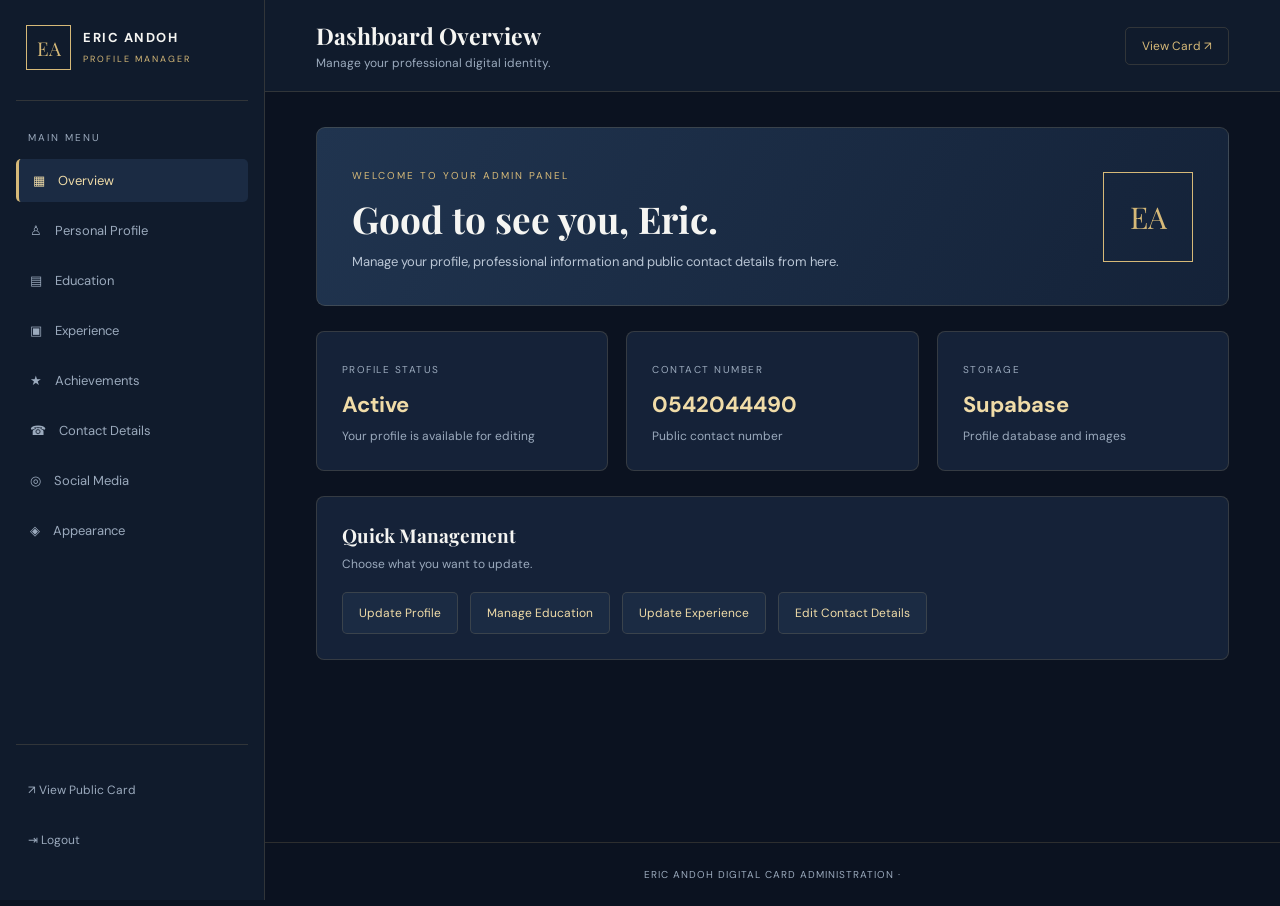
==== admin/dashboard.html @ 7bf80132 "Add files via upload" ====
<!DOCTYPE html>
<html lang="en">
<head>
    <meta charset="UTF-8">
    <meta name="viewport" content="width=device-width, initial-scale=1.0">
    <title>Admin Dashboard | Eric Andoh</title>
    <link rel="stylesheet" href="admin.css">
    <link href="https://fonts.googleapis.com/css2?family=DM+Sans:wght@400;500;600;700&family=Playfair+Display:wght@500;600;700&display=swap" rel="stylesheet">
</head>
<body>

<div class="dashboard">

    <aside class="sidebar" id="sidebar">
        <div class="sidebar-brand">
            <div class="brand-logo">EA</div>
            <div>
                <h3>ERIC ANDOH</h3>
                <small>PROFILE MANAGER</small>
            </div>
        </div>

        <div class="sidebar-label">MAIN MENU</div>

        <nav class="navigation">
            <button class="nav-link active" data-section="overview">▦ <span>Overview</span></button>
            <button class="nav-link" data-section="profile">♙ <span>Personal Profile</span></button>
            <button class="nav-link" data-section="education">▤ <span>Education</span></button>
            <button class="nav-link" data-section="experience">▣ <span>Experience</span></button>
            <button class="nav-link" data-section="achievements">★ <span>Achievements</span></button>
            <button class="nav-link" data-section="contacts">☎ <span>Contact Details</span></button>
            <button class="nav-link" data-section="social">◎ <span>Social Media</span></button>
            <button class="nav-link" data-section="appearance">◈ <span>Appearance</span></button>
        </nav>

        <div class="sidebar-bottom">
            <a href="../index.html" target="_blank">↗ View Public Card</a>
            <button id="logoutButton">⇥ Logout</button>
        </div>
    </aside>

    <main class="main-content">

        <header class="topbar">
            <button class="menu-toggle" id="menuToggle">☰</button>
            <div>
                <h2 id="pageTitle">Dashboard Overview</h2>
                <p>Manage your professional digital identity.</p>
            </div>
            <a href="../index.html" target="_blank" class="view-card">View Card ↗</a>
        </header>

        <div class="content-area">

            <!-- OVERVIEW -->
            <section class="admin-section active" id="overview">
                <div class="welcome-card">
                    <div>
                        <span>WELCOME TO YOUR ADMIN PANEL</span>
                        <h1>Good to see you, Eric.</h1>
                        <p>Manage your profile, professional information and public contact details from here.</p>
                    </div>
                    <div class="welcome-logo">EA</div>
                </div>

                <div class="stats-grid">
                    <div class="stat-card">
                        <span>PROFILE STATUS</span>
                        <h2>Active</h2>
                        <small>Your profile is available for editing</small>
                    </div>
                    <div class="stat-card">
                        <span>CONTACT NUMBER</span>
                        <h2>0542044490</h2>
                        <small>Public contact number</small>
                    </div>
                    <div class="stat-card">
                        <span>STORAGE</span>
                        <h2>Supabase</h2>
                        <small>Profile database and images</small>
                    </div>
                </div>

                <div class="panel">
                    <h3>Quick Management</h3>
                    <p>Choose what you want to update.</p>
                    <div class="quick-actions">
                        <button data-go="profile">Update Profile</button>
                        <button data-go="education">Manage Education</button>
                        <button data-go="experience">Update Experience</button>
                        <button data-go="contacts">Edit Contact Details</button>
                    </div>
                </div>
            </section>

            <!-- PROFILE -->
            
<section class="admin-section" id="profile">
    <div class="section-intro">
        <h2>Personal Profile</h2>
        <p>Manage your name, official position, biography and photograph.</p>
    </div>

    <div class="panel">
        <h3>Profile Photograph</h3>
        <div class="photo-upload">
            <img id="photoPreview"
                 src="https://placehold.co/140x140/172438/D6B978?text=EA"
                 alt="Profile preview">

            <div>
                <label class="upload-button" for="photoInput">
                    Choose Photograph
                </label>
                <input type="file" id="photoInput"
                       accept="image/jpeg,image/png,image/webp" hidden>
                <p>JPG, PNG or WebP. Maximum 5MB.</p>
                <small id="photoStatus">No new photograph selected.</small>
            </div>
        </div>
    </div>

    <div class="panel">
        <h3>Basic Information</h3>

        <form id="profileForm">
            <div class="form-grid">

                <div class="form-group">
                    <label>Full Name</label>
                    <input id="fullName" required
                           value="HON. ERIC ANDOH">
                </div>

                <div class="form-group">
                    <label>Official Position</label>
                    <input id="jobTitle"
                           value="Minister for Defence, Youth Parliament Ghana">
                </div>

                <div class="form-group full">
                    <label>Professional Headline</label>
                    <input id="headline"
                           value="Youth Leader | IT Professional | Entrepreneur">
                </div>

                <div class="form-group full">
                    <label>Biography</label>
                    <textarea id="biography" rows="7"
                              placeholder="Write your professional biography..."></textarea>
                </div>

                <div class="form-group">
                    <label>Location</label>
                    <input id="location" value="Ghana">
                </div>

            </div>

            <button type="submit" class="primary-button" id="saveProfile">
                Save Profile Changes
            </button>
        </form>
    </div>
</section>

            <!-- EDUCATION -->
           
<!-- EDUCATION MANAGEMENT -->
<section class="admin-section" id="education">

    <div class="section-intro">
        <h2>Education & Qualifications</h2>
        <p>Manage your academic background and professional qualifications.</p>
    </div>

    <div class="panel">
        <h3 id="educationFormTitle">Add Qualification</h3>

        <form id="educationForm">
            <input type="hidden" id="educationId">

            <div class="form-grid">

                <div class="form-group">
                    <label for="educationTitle">Qualification</label>
                    <input
                        type="text"
                        id="educationTitle"
                        placeholder="e.g. BSc Information Technology"
                        required>
                </div>

                <div class="form-group">
                    <label for="educationInstitution">Institution</label>
                    <input
                        type="text"
                        id="educationInstitution"
                        placeholder="e.g. Ghana Communication Technology University"
                        required>
                </div>

                <div class="form-group">
                    <label for="educationYear">Year</label>
                    <input
                        type="text"
                        id="educationYear"
                        placeholder="e.g. 2027">
                </div>

            </div>

            <div class="education-actions">
                <button type="submit" class="primary-button" id="educationSaveButton">
                    Add Qualification
                </button>

                <button type="button" class="cancel-button"
                        id="cancelEducation" hidden>
                    Cancel Edit
                </button>
            </div>
        </form>
    </div>

    <div class="panel">
        <div class="panel-heading">
            <div>
                <h3>My Qualifications</h3>
                <p>All qualifications saved to your digital profile.</p>
            </div>
            <span class="record-count" id="educationCount">0 Records</span>
        </div>

        <div id="educationAdminList" class="education-admin-list">
            <p class="empty-state">Loading qualifications...</p>
        </div>
    </div>

</section>


         
<!-- EXPERIENCE MANAGEMENT -->
<section class="admin-section" id="experience">

    <div class="section-intro">
        <h2>Professional Experience</h2>
        <p>Manage your employment, entrepreneurship and leadership experience.</p>
    </div>

    <div class="panel">
        <h3 id="experienceFormTitle">Add Professional Experience</h3>

        <form id="experienceForm">

            <input type="hidden" id="experienceId">

            <div class="form-grid">

                <div class="form-group">
                    <label for="experienceTitle">Position / Job Title</label>
                    <input type="text" id="experienceTitle"
                           placeholder="e.g. Computer Teacher" required>
                </div>

                <div class="form-group">
                    <label for="experienceOrganization">Organization</label>
                    <input type="text" id="experienceOrganization"
                           placeholder="e.g. Antah Academy" required>
                </div>

                <div class="form-group">
                    <label for="experienceStart">Start Date</label>
                    <input type="date" id="experienceStart">
                </div>

                <div class="form-group">
                    <label for="experienceEnd">End Date</label>
                    <input type="date" id="experienceEnd">
                </div>

                <div class="form-group full">
                    <label class="current-role-label">
                        <input type="checkbox" id="experienceCurrent">
                        I currently hold this position
                    </label>
                </div>

                <div class="form-group full">
                    <label for="experienceDescription">Responsibilities / Description</label>
                    <textarea id="experienceDescription" rows="5"
                        placeholder="Describe your role, responsibilities and contributions..."></textarea>
                </div>

            </div>

            <div class="education-actions">
                <button type="submit" class="primary-button"
                        id="experienceSaveButton">
                    Add Experience
                </button>

                <button type="button" class="cancel-button"
                        id="cancelExperience" hidden>
                    Cancel Edit
                </button>
            </div>

        </form>
    </div>

    <div class="panel">
        <div class="panel-heading">
            <div>
                <h3>My Professional Experience</h3>
                <p>Your professional and leadership records.</p>
            </div>

            <span class="record-count" id="experienceCount">0 Records</span>
        </div>

        <div id="experienceAdminList" class="experience-admin-list">
            <p class="empty-state">Loading experience records...</p>
        </div>
    </div>

</section>


           <!-- ACHIEVEMENTS MANAGEMENT -->
<section class="admin-section" id="achievements">

    <div class="section-intro">
        <h2>Leadership & Achievements</h2>
        <p>Manage your appointments, leadership positions, awards and accomplishments.</p>
    </div>

    <!-- ADD / EDIT ACHIEVEMENT -->
    <div class="panel">

        <h3 id="achievementFormTitle">Add Achievement</h3>

        <form id="achievementForm">

            <input type="hidden" id="achievementId">

            <div class="form-grid">

                <div class="form-group">
                    <label for="achievementTitle">Title / Position</label>
                    <input
                        type="text"
                        id="achievementTitle"
                        placeholder="e.g. Minister for Defence"
                        required>
                </div>

                <div class="form-group">
                    <label for="achievementOrganization">Organization</label>
                    <input
                        type="text"
                        id="achievementOrganization"
                        placeholder="e.g. Youth Parliament Ghana">
                </div>

                <div class="form-group">
                    <label for="achievementDate">Date / Year</label>
                    <input
                        type="text"
                        id="achievementDate"
                        placeholder="e.g. 2026">
                </div>

                <div class="form-group full">
                    <label for="achievementDescription">Description</label>
                    <textarea
                        id="achievementDescription"
                        rows="5"
                        placeholder="Describe this achievement, appointment or leadership responsibility..."></textarea>
                </div>

            </div>

            <div class="education-actions">

                <button
                    type="submit"
                    class="primary-button"
                    id="achievementSaveButton">
                    Add Achievement
                </button>

                <button
                    type="button"
                    class="cancel-button"
                    id="cancelAchievement"
                    hidden>
                    Cancel Edit
                </button>

            </div>

        </form>

    </div>

    <!-- SAVED ACHIEVEMENTS -->
    <div class="panel">

        <div class="panel-heading">

            <div>
                <h3>My Achievements & Leadership</h3>
                <p>All your saved appointments and accomplishments.</p>
            </div>

            <span class="record-count" id="achievementCount">
                0 Records
            </span>

        </div>

        <div
            id="achievementAdminList"
            class="achievement-admin-list">

            <p class="empty-state">
                Loading achievement records...
            </p>

        </div>

    </div>

</section>

            <!-- CONTACTS -->
            <section class="admin-section" id="contacts">
                <div class="section-intro">
                    <h2>Contact Details</h2>
                    <p>Manage the information people use to reach you.</p>
                </div>
                <div class="panel">
                    <form id="contactForm">
                        <div class="form-grid">
                            <div class="form-group">
                                <label>Phone Number</label>
                                <input id="phone" value="0542044490">
                            </div>
                            <div class="form-group">
                                <label>WhatsApp Number</label>
                                <input id="whatsapp" value="233542044490">
                            </div>
                            <div class="form-group">
                                <label>Email Address</label>
                                <input id="email" type="email" placeholder="Your email address">
                            </div>
                            <div class="form-group">
                                <label>Website</label>
                                <input id="website" type="url" placeholder="https://example.com">
                            </div>
                        </div>
                        <button class="primary-button" type="submit">Save Contact Details</button>
                    </form>
                </div>
            </section>

            <!-- SOCIAL -->
            <section class="admin-section" id="social">
                <div class="section-intro">
                    <h2>Social Media</h2>
                    <p>Add your public social media profiles.</p>
                </div>
                <div class="panel">
                    <div class="form-grid">
                        <div class="form-group">
                            <label>Facebook URL</label>
                            <input id="facebook" type="url" placeholder="https://facebook.com/...">
                        </div>
                        <div class="form-group">
                            <label>Instagram URL</label>
                            <input id="instagram" type="url" placeholder="https://instagram.com/...">
                        </div>
                        <div class="form-group">
                            <label>LinkedIn URL</label>
                            <input id="linkedin" type="url" placeholder="https://linkedin.com/in/...">
                        </div>
                        <div class="form-group">
                            <label>X / Twitter URL</label>
                            <input id="twitter" type="url" placeholder="https://x.com/...">
                        </div>
                    </div>
                    <button class="primary-button" data-message="Social media saving will be connected to Supabase next.">Save Social Links</button>
                </div>
            </section>

           <!-- APPEARANCE SETTINGS -->
<section class="admin-section" id="appearance">

    <div class="section-intro">
        <h2>Appearance Settings</h2>
        <p>Control which sections visitors can see on your public digital card.</p>
    </div>

    <div class="panel">
        <h3>Public Profile Visibility</h3>
        <p>Turn sections on or off without deleting your saved information.</p>

        <form id="appearanceForm">

            <div class="form-group">
                <label>
                    <input type="checkbox" id="showProfileImage" checked>
                    Show Profile Photograph
                </label>
            </div>

            <div class="form-group">
                <label>
                    <input type="checkbox" id="showBiography" checked>
                    Show Biography
                </label>
            </div>

            <div class="form-group">
                <label>
                    <input type="checkbox" id="showEducation" checked>
                    Show Education
                </label>
            </div>

            <div class="form-group">
                <label>
                    <input type="checkbox" id="showExperience" checked>
                    Show Professional Experience
                </label>
            </div>

            <div class="form-group">
                <label>
                    <input type="checkbox" id="showAchievements" checked>
                    Show Achievements
                </label>
            </div>

            <div class="form-group">
                <label>
                    <input type="checkbox" id="showSocial" checked>
                    Show Social Media
                </label>
            </div>

            <button type="submit" class="primary-button">
                Save Appearance Settings
            </button>

        </form>
    </div>

    <div class="panel">
        <h3>Current Theme</h3>
        <p>Your digital card uses the professional blue-black and gold theme.</p>

        <div class="theme-preview">
            <span></span>
            <span></span>
            <span></span>
        </div>
    </div>

</section>
        </div>

        <footer class="dashboard-footer">
            ERIC ANDOH DIGITAL CARD ADMINISTRATION · <span id="adminYear"></span>
        </footer>
    </main>
</div>

<div id="toast" class="toast"></div>


<script src="https://cdn.jsdelivr.net/npm/@supabase/supabase-js@2"></script>

<script>
(async function protectDashboard() {
    const client = window.supabase.createClient(
        "https://mcpqobgxdjihkntphovi.supabase.co",
        "sb_publishable_9j7w0tU6nAzj2OlLFBjbdQ_hHLYuVOr"
    );

    try {
        const { data: { session }, error } =
            await client.auth.getSession();

        if (error || !session) {
            window.location.replace("login.html");
            return;
        }

        const { data: admin, error: adminError } = await client
            .from("admin_users")
            .select("user_id")
            .eq("user_id", session.user.id)
            .maybeSingle();

        if (adminError || !admin) {
            await client.auth.signOut();
            window.location.replace("login.html");
            return;
        }

        const script = document.createElement("script");
        script.src = "admin.js";
        document.body.appendChild(script);

    } catch (error) {
        console.error("Admin verification failed:", error);
        window.location.replace("login.html");
    }
})();
</script>
</body>
</html>
---- admin/admin.css ----
:root {
    --bg: #0b1220;
    --sidebar: #101b2c;
    --panel: #152238;
    --panel-light: #1b2b43;
    --gold: #d6b978;
    --gold-light: #f0dca8;
    --white: #f5f5f2;
    --muted: #9baabd;
    --border: rgba(214,185,120,.17);
}

* {
    margin: 0;
    padding: 0;
    box-sizing: border-box;
}

body {
    background: var(--bg);
    color: var(--white);
    font-family: 'DM Sans', sans-serif;
}

button, input, textarea {
    font: inherit;
}

button { cursor: pointer; }

.dashboard {
    display: flex;
    min-height: 100vh;
}

.sidebar {
    width: 265px;
    min-width: 265px;
    background: var(--sidebar);
    border-right: 1px solid var(--border);
    padding: 25px 16px;
    display: flex;
    flex-direction: column;
}

.sidebar-brand {
    display: flex;
    align-items: center;
    gap: 12px;
    padding: 0 10px 30px;
    border-bottom: 1px solid var(--border);
}

.brand-logo, .welcome-logo {
    width: 45px;
    height: 45px;
    border: 1px solid var(--gold);
    color: var(--gold);
    display: grid;
    place-items: center;
    font-family: 'Playfair Display', serif;
    font-size: 19px;
}

.sidebar-brand h3 {
    font-size: 13px;
    letter-spacing: 1.5px;
}

.sidebar-brand small {
    color: var(--gold);
    font-size: 9px;
    letter-spacing: 2px;
}

.sidebar-label {
    color: var(--muted);
    font-size: 10px;
    letter-spacing: 2px;
    margin: 30px 12px 15px;
}

.navigation {
    display: grid;
    gap: 7px;
}

.nav-link {
    display: flex;
    align-items: center;
    gap: 13px;
    width: 100%;
    padding: 13px 14px;
    background: transparent;
    color: var(--muted);
    border: 0;
    border-radius: 5px;
    text-align: left;
    font-size: 13px;
}

.nav-link.active, .nav-link:hover {
    color: var(--gold-light);
    background: var(--panel-light);
}

.nav-link.active {
    border-left: 3px solid var(--gold);
}

.sidebar-bottom {
    margin-top: auto;
    display: grid;
    gap: 10px;
    padding-top: 25px;
    border-top: 1px solid var(--border);
}

.sidebar-bottom a, .sidebar-bottom button {
    color: var(--muted);
    text-decoration: none;
    background: transparent;
    border: 0;
    text-align: left;
    padding: 12px;
    font-size: 12px;
}

.sidebar-bottom a:hover,
.sidebar-bottom button:hover {
    color: var(--gold);
}

.main-content {
    flex: 1;
    min-width: 0;
}

.topbar {
    min-height: 90px;
    display: flex;
    align-items: center;
    justify-content: space-between;
    padding: 20px 5%;
    background: var(--sidebar);
    border-bottom: 1px solid var(--border);
}

.topbar h2 {
    font-family: 'Playfair Display', serif;
    font-size: 23px;
}

.topbar p {
    color: var(--muted);
    font-size: 12px;
    margin-top: 4px;
}

.view-card {
    color: var(--gold);
    border: 1px solid var(--border);
    border-radius: 5px;
    padding: 10px 16px;
    text-decoration: none;
    font-size: 12px;
}

.menu-toggle {
    display: none;
    background: transparent;
    color: var(--gold);
    border: 0;
    font-size: 22px;
}

.content-area {
    max-width: 1400px;
    margin: auto;
    padding: 35px 5%;
    min-height: calc(100vh - 150px);
}

.admin-section { display: none; }
.admin-section.active { display: block; }

.welcome-card {
    display: flex;
    justify-content: space-between;
    align-items: center;
    gap: 20px;
    padding: 35px;
    background: linear-gradient(120deg, #20344f, #142238);
    border: 1px solid var(--border);
    border-radius: 9px;
    margin-bottom: 25px;
}

.welcome-card span {
    color: var(--gold);
    font-size: 10px;
    letter-spacing: 2px;
}

.welcome-card h1 {
    font-family: 'Playfair Display', serif;
    font-size: clamp(25px, 3vw, 37px);
    margin: 10px 0;
}

.welcome-card p {
    color: #bac6d5;
    font-size: 13px;
    max-width: 600px;
}

.welcome-logo {
    width: 90px;
    height: 90px;
    font-size: 30px;
    flex-shrink: 0;
}

.stats-grid {
    display: grid;
    grid-template-columns: repeat(3, 1fr);
    gap: 18px;
    margin-bottom: 25px;
}

.stat-card, .panel {
    background: var(--panel);
    border: 1px solid var(--border);
    border-radius: 8px;
    padding: 25px;
}

.stat-card span {
    color: var(--muted);
    font-size: 10px;
    letter-spacing: 1.5px;
}

.stat-card h2 {
    color: var(--gold-light);
    font-size: 22px;
    margin: 12px 0 5px;
}

.stat-card small, .panel > p {
    color: var(--muted);
    font-size: 12px;
}

.panel h3 {
    font-family: 'Playfair Display', serif;
    font-size: 19px;
    margin-bottom: 8px;
}

.quick-actions {
    display: flex;
    gap: 12px;
    flex-wrap: wrap;
    margin-top: 20px;
}

.quick-actions button {
    background: var(--panel-light);
    color: var(--gold-light);
    border: 1px solid var(--border);
    border-radius: 5px;
    padding: 12px 16px;
    font-size: 12px;
}

.quick-actions button:hover {
    border-color: var(--gold);
}

.section-intro {
    margin-bottom: 25px;
}

.section-intro h2 {
    font-family: 'Playfair Display', serif;
    font-size: 30px;
}

.section-intro p {
    color: var(--muted);
    font-size: 13px;
    margin-top: 7px;
}

.panel {
    margin-bottom: 22px;
}

.photo-upload {
    display: flex;
    align-items: center;
    gap: 25px;
    margin-top: 20px;
}

.photo-upload img {
    width: 115px;
    height: 115px;
    border-radius: 50%;
    object-fit: cover;
    border: 2px solid var(--gold);
}

.upload-button {
    display: inline-block;
    background: var(--gold);
    color: #101827;
    padding: 11px 17px;
    border-radius: 5px;
    font-size: 12px;
    font-weight: 700;
    cursor: pointer;
}

.photo-upload p {
    color: var(--muted);
    font-size: 11px;
    margin-top: 10px;
}

.form-grid {
    display: grid;
    grid-template-columns: repeat(2, 1fr);
    gap: 20px;
    margin: 20px 0;
}

.form-group {
    display: flex;
    flex-direction: column;
    gap: 8px;
}

.form-group.full { grid-column: 1 / -1; }

.form-group label {
    font-size: 12px;
    color: var(--gold-light);
}

.form-group input, .form-group textarea {
    width: 100%;
    padding: 13px 14px;
    border: 1px solid var(--border);
    border-radius: 5px;
    background: #0e1929;
    color: var(--white);
    outline: none;
    font-size: 13px;
}

.form-group input:focus, .form-group textarea:focus {
    border-color: var(--gold);
}

.form-group textarea {
    resize: vertical;
}

.primary-button {
    background: var(--gold);
    color: #101827;
    border: 0;
    border-radius: 5px;
    padding: 12px 20px;
    font-size: 12px;
    font-weight: 700;
}

.primary-button:hover {
    background: var(--gold-light);
}

.panel-heading {
    display: flex;
    align-items: center;
    justify-content: space-between;
    gap: 15px;
    flex-wrap: wrap;
    margin-bottom: 20px;
}

#educationAdminList p {
    padding: 15px;
    margin-top: 10px;
    background: var(--panel-light);
    border-left: 2px solid var(--gold);
    font-size: 13px;
}

.empty-state {
    color: var(--muted);
    padding: 20px 0;
    font-size: 13px;
}

.theme-preview {
    display: flex;
    gap: 10px;
    margin: 20px 0;
}

.theme-preview span {
    width: 65px;
    height: 40px;
    border-radius: 5px;
    background: #0b1220;
    border: 1px solid var(--gold);
}

.theme-preview span:nth-child(2) { background: #152238; }
.theme-preview span:nth-child(3) { background: #d6b978; }

.dashboard-footer {
    padding: 25px;
    text-align: center;
    border-top: 1px solid var(--border);
    color: var(--muted);
    font-size: 10px;
    letter-spacing: 1px;
}

.toast {
    position: fixed;
    bottom: 25px;
    right: 25px;
    background: var(--gold);
    color: #101827;
    padding: 13px 20px;
    border-radius: 5px;
    font-size: 13px;
    opacity: 0;
    transform: translateY(15px);
    pointer-events: none;
    transition: .3s;
    z-index: 100;
}

.toast.show {
    opacity: 1;
    transform: translateY(0);
}

@media(max-width: 950px) {
    .sidebar {
        position: fixed;
        top: 0;
        bottom: 0;
        left: -280px;
        z-index: 100;
        transition: .3s;
    }

    .sidebar.open { left: 0; }

    .menu-toggle { display: block; }

    .topbar {
        justify-content: flex-start;
        gap: 15px;
    }

    .view-card { margin-left: auto; }
}

@media(max-width: 650px) {
    .content-area { padding: 22px 4%; }
    .stats-grid { grid-template-columns: 1fr; }
    .welcome-card { padding: 23px; }
    .welcome-logo { width: 60px; height: 60px; }
    .form-grid { grid-template-columns: 1fr; }
    .form-group.full { grid-column: auto; }
    .topbar h2 { font-size: 18px; }
    .topbar p { font-size: 10px; }
    .view-card { padding: 8px; font-size: 10px; }
}
.sidebar {
    overflow-y: auto;
    height: 100vh;
}

.sidebar-bottom {
    padding-bottom: 15px;
}
#saveProfile:disabled {
    opacity: .6;
    cursor: not-allowed;
}

#photoStatus {
    display: block;
    color: var(--gold);
    font-size: 11px;
    margin-top: 10px;
}


.login-page {
    min-height: 100vh;
    display: grid;
    place-items: center;
    padding: 25px;
    background:
        radial-gradient(ellipse at top, #243650, transparent 60%),
        #0b1220;
}

.login-card {
    width: 100%;
    max-width: 440px;
    padding: 40px;
    background: #152238;
    border: 1px solid rgba(214,185,120,.25);
    border-radius: 12px;
    text-align: center;
    box-shadow: 0 25px 70px rgba(0,0,0,.3);
}

.login-card .brand-logo {
    margin: 0 auto 25px;
    width: 65px;
    height: 65px;
    font-size: 25px;
}

.login-eyebrow {
    color: #d6b978;
    font-size: 10px;
    letter-spacing: 2px;
}

.login-card h1 {
    font-family: 'Playfair Display', serif;
    font-size: 34px;
    margin: 12px 0;
}

.login-description {
    color: #9baabd;
    font-size: 13px;
    margin-bottom: 30px;
}

.login-card form {
    text-align: left;
}

.login-card .form-group {
    margin-bottom: 20px;
}

.login-card .primary-button {
    width: 100%;
    padding: 15px;
    margin-top: 10px;
}

#loginMessage {
    color: #d6b978;
    font-size: 12px;
    margin-top: 15px;
    overflow-wrap: anywhere;
}

.back-link {
    display: inline-block;
    margin-top: 25px;
    color: #d6b978;
    font-size: 12px;
    text-decoration: none;
}

.login-footer {
    border-top: 1px solid rgba(214,185,120,.15);
    margin-top: 30px;
    padding-top: 20px;
    color: #8291a5;
    font-size: 9px;
    letter-spacing: 2px;
}

@media(max-width: 480px) {
    .login-card {
        padding: 28px 20px;
    }
}


/* EDUCATION MANAGEMENT */

.education-admin-list {
    display: grid;
    gap: 14px;
    margin-top: 20px;
}

.education-record {
    display: flex;
    align-items: center;
    justify-content: space-between;
    gap: 15px;
    padding: 20px;
    background: var(--panel-light);
    border: 1px solid var(--border);
    border-radius: 7px;
}

.education-record h4 {
    font-family: 'Playfair Display', serif;
    font-size: 17px;
    margin-bottom: 5px;
}

.education-record p {
    color: var(--muted);
    font-size: 12px;
}

.education-record .record-year {
    color: var(--gold);
    font-size: 11px;
    margin-top: 5px;
}

.education-actions {
    display: flex;
    flex-wrap: wrap;
    gap: 10px;
    margin-top: 15px;
}

.record-buttons {
    display: flex;
    gap: 8px;
    flex-shrink: 0;
}

.record-buttons button,
.cancel-button {
    padding: 9px 13px;
    border-radius: 5px;
    font-size: 11px;
    border: 1px solid var(--border);
    background: transparent;
    color: var(--gold-light);
}

.record-buttons .delete-button {
    color: #ff8585;
    border-color: rgba(255,100,100,.3);
}

.cancel-button {
    color: var(--muted);
}

.record-count {
    color: var(--gold);
    font-size: 11px;
}

@media(max-width: 600px) {
    .education-record {
        align-items: flex-start;
        flex-direction: column;
    }

    .record-buttons {
        width: 100%;
    }
}


/* EXPERIENCE MANAGEMENT */

.current-role-label {
    display: flex;
    align-items: center;
    gap: 10px;
    color: var(--gold-light);
    font-size: 12px;
    cursor: pointer;
}

.current-role-label input {
    accent-color: var(--gold);
    width: 17px;
    height: 17px;
}

.experience-admin-list {
    display: grid;
    gap: 15px;
    margin-top: 20px;
}

.experience-record {
    background: var(--panel-light);
    border: 1px solid var(--border);
    border-left: 3px solid var(--gold);
    border-radius: 7px;
    padding: 22px;
}

.experience-record h4 {
    font-family: 'Playfair Display', serif;
    font-size: 18px;
    margin-bottom: 5px;
}

.experience-record .organization {
    color: var(--gold-light);
    font-size: 13px;
}

.experience-record .period {
    color: var(--muted);
    font-size: 11px;
    margin-top: 7px;
}

.experience-record .description {
    color: var(--muted);
    font-size: 13px;
    margin-top: 12px;
    white-space: pre-wrap;
}

.experience-record .record-buttons {
    margin-top: 15px;
}

.experience-record .current-badge {
    display: inline-block;
    color: #8ed5a3;
    font-size: 10px;
    margin-top: 8px;
}

@media(max-width: 600px) {
    .experience-record {
        padding: 17px;
    }
}
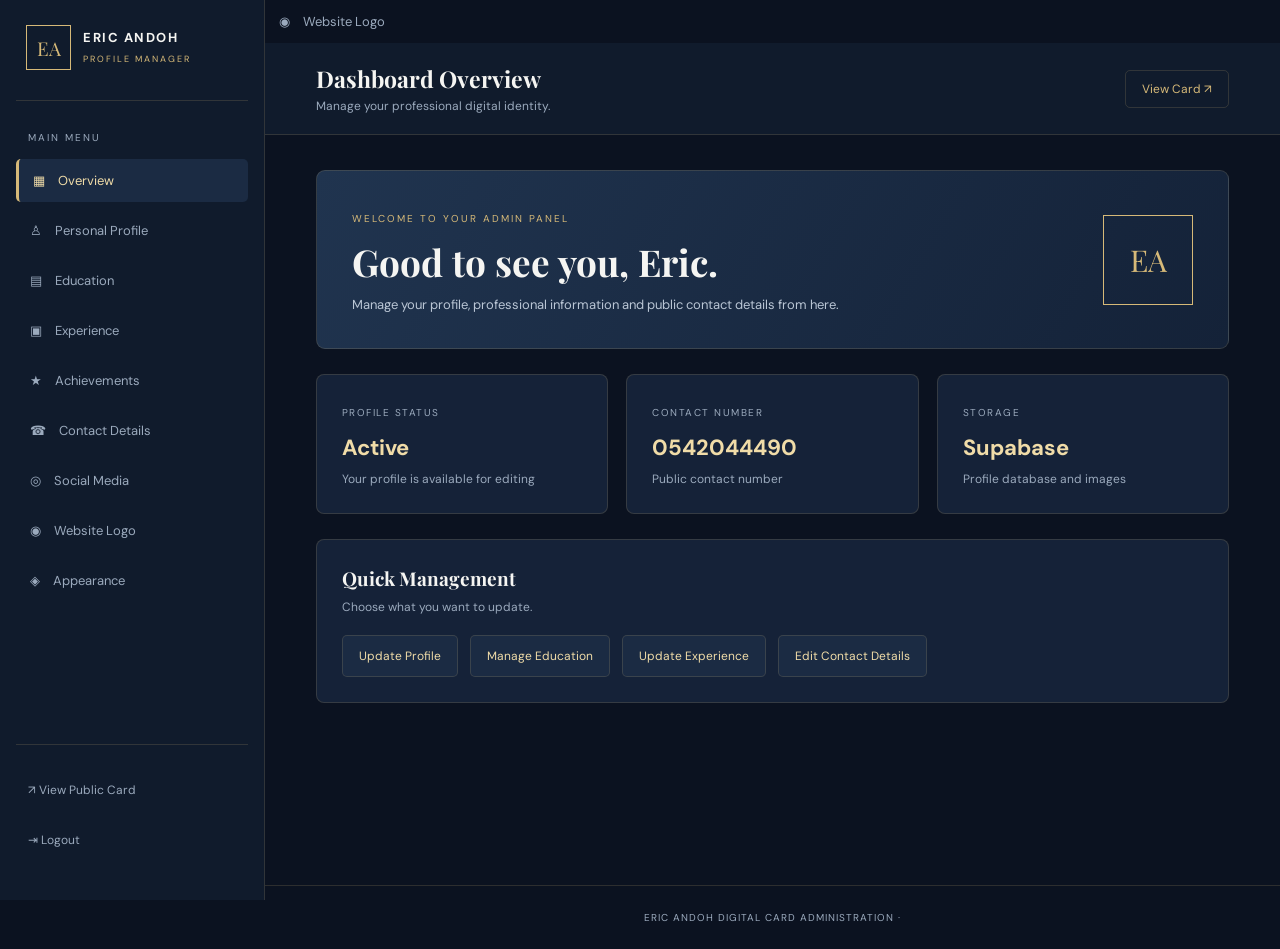
==== commit 9b3b448e: "Update dashboard.html" ====
--- a/admin/dashboard.html
+++ b/admin/dashboard.html
@@ -1,4 +1,3 @@
-
 <!DOCTYPE html>
 <html lang="en">
 <head>
@@ -23,25 +22,34 @@
 
         <div class="sidebar-label">MAIN MENU</div>
 
-        <nav class="navigation">
-            <button class="nav-link active" data-section="overview">▦ <span>Overview</span></button>
-            <button class="nav-link" data-section="profile">♙ <span>Personal Profile</span></button>
-            <button class="nav-link" data-section="education">▤ <span>Education</span></button>
-            <button class="nav-link" data-section="experience">▣ <span>Experience</span></button>
-            <button class="nav-link" data-section="achievements">★ <span>Achievements</span></button>
-            <button class="nav-link" data-section="contacts">☎ <span>Contact Details</span></button>
-            <button class="nav-link" data-section="social">◎ <span>Social Media</span></button>
-            <button class="nav-link" data-section="appearance">◈ <span>Appearance</span></button>
-        </nav>
+       <nav class="navigation">
+    <button class="nav-link active" data-section="overview">▦ <span>Overview</span></button>
+    <button class="nav-link" data-section="profile">♙ <span>Personal Profile</span></button>
+    <button class="nav-link" data-section="education">▤ <span>Education</span></button>
+    <button class="nav-link" data-section="experience">▣ <span>Experience</span></button>
+    <button class="nav-link" data-section="achievements">★ <span>Achievements</span></button>
+    <button class="nav-link" data-section="contacts">☎ <span>Contact Details</span></button>
+    <button class="nav-link" data-section="social">◎ <span>Social Media</span></button>
+
+    <!-- ADD THIS BUTTON -->
+    <button class="nav-link" data-section="logo">
+        ◉ <span>Website Logo</span>
+    </button>
+
+    <button class="nav-link" data-section="appearance">◈ <span>Appearance</span></button>
+</nav>
 
         <div class="sidebar-bottom">
             <a href="../index.html" target="_blank">↗ View Public Card</a>
+        
             <button id="logoutButton">⇥ Logout</button>
         </div>
     </aside>
 
     <main class="main-content">
-
+      <button class="nav-link" data-section="logo">
+    ◉ <span>Website Logo</span>
+</button>
         <header class="topbar">
             <button class="menu-toggle" id="menuToggle">☰</button>
             <div>
@@ -496,9 +504,40 @@
                 </div>
             </section>
 
-           <!-- APPEARANCE SETTINGS -->
-<section class="admin-section" id="appearance">
-
+            <!-- LOGO MANAGEMENT -->
+<section class="admin-section" id="logo">
+    <div class="section-intro">
+        <h2>Website Logo</h2>
+       <p>Upload and manage your main digital card branding logo.</p>
+    </div>
+
+    <form id="logoForm">
+        <div class="form-group">
+            <label for="logoInput">Select Logo</label>
+            <input
+                type="file"
+                id="logoInput"
+                accept="image/png,image/jpeg,image/webp"
+            >
+        </div>
+
+        <div class="form-group">
+            <label>Logo Preview</label>
+            <img
+                id="logoPreview"
+                src=""
+                alt="Logo Preview"
+                style="display:none; width:100px; height:100px; object-fit:contain; background:#fff; padding:8px; border-radius:8px;"
+            >
+        </div>
+
+        <button type="submit" class="primary-button" id="saveLogo">
+            Upload Logo
+        </button>
+    </form>
+</section>
+ <!-- APPEARANCE SETTINGS -->
+     <section class="admin-section" id="appearance">
     <div class="section-intro">
         <h2>Appearance Settings</h2>
         <p>Control which sections visitors can see on your public digital card.</p>
@@ -571,6 +610,7 @@
     </div>
 
 </section>
+
         </div>
 
         <footer class="dashboard-footer">
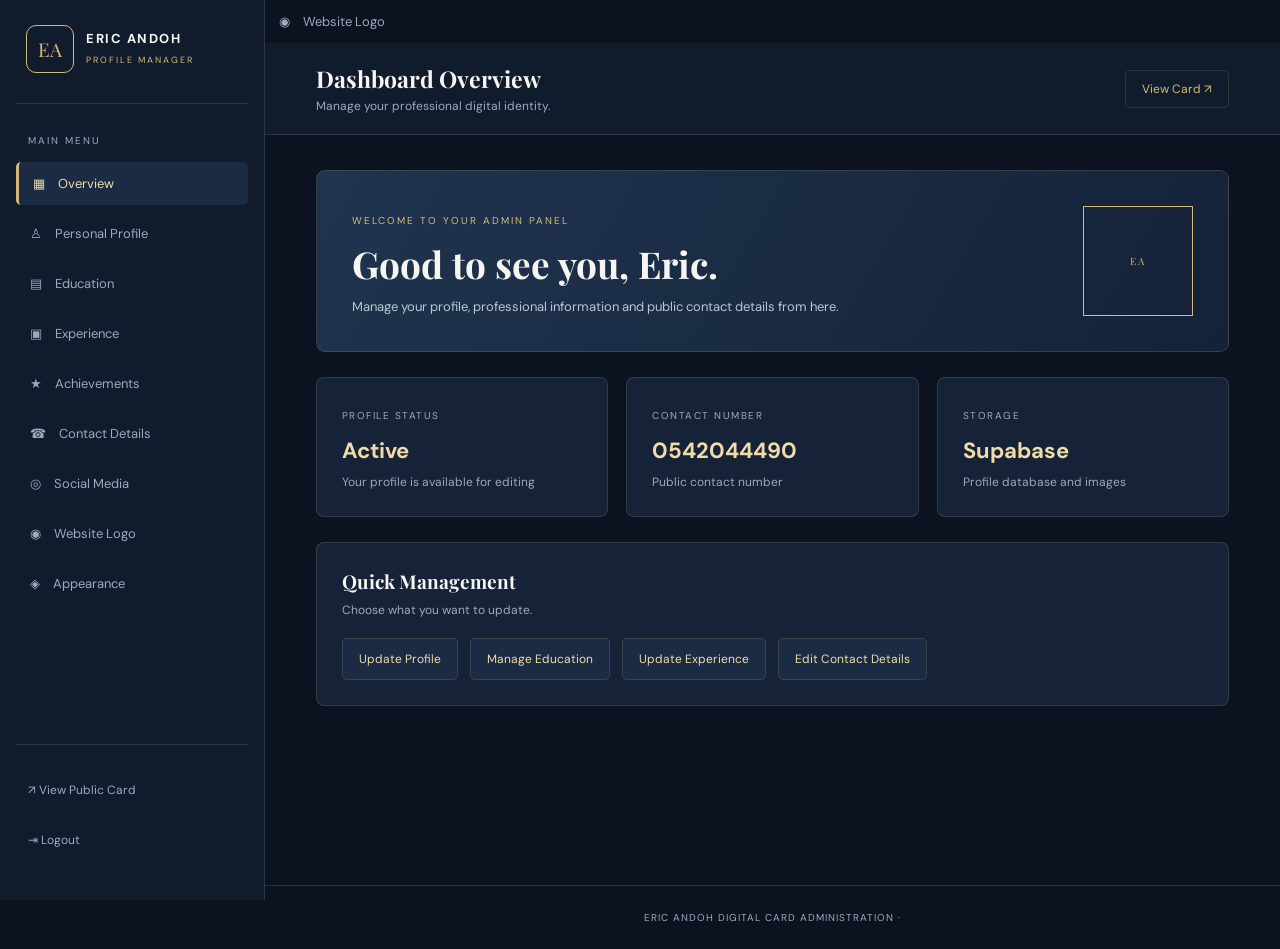
==== commit 05d41c7b: "Update dashboard.html" ====
--- a/admin/dashboard.html
+++ b/admin/dashboard.html
@@ -1,3 +1,4 @@
+
 <!DOCTYPE html>
 <html lang="en">
 <head>
@@ -12,13 +13,17 @@
 <div class="dashboard">
 
     <aside class="sidebar" id="sidebar">
-        <div class="sidebar-brand">
-            <div class="brand-logo">EA</div>
-            <div>
-                <h3>ERIC ANDOH</h3>
-                <small>PROFILE MANAGER</small>
-            </div>
-        </div>
+    <div class="sidebar-brand">
+        <div class="brand-logo">
+            <img id="adminSidebarLogo" src="" alt="Eric Andoh Logo" hidden>
+            <span id="adminSidebarLogoFallback">EA</span>
+        </div>
+
+        <div>
+            <h3>ERIC ANDOH</h3>
+            <small>PROFILE MANAGER</small>
+        </div>
+    </div>
 
         <div class="sidebar-label">MAIN MENU</div>
 
@@ -69,7 +74,10 @@
                         <h1>Good to see you, Eric.</h1>
                         <p>Manage your profile, professional information and public contact details from here.</p>
                     </div>
-                    <div class="welcome-logo">EA</div>
+                    <div class="welcome-logo">
+    <img id="adminWelcomeLogo" src="" alt="Eric Andoh Logo" hidden>
+    <span id="adminWelcomeLogoFallback">EA</span>
+</div>
                 </div>
 
                 <div class="stats-grid">
--- a/admin/admin.css
+++ b/admin/admin.css
@@ -754,3 +754,72 @@
         padding: 17px;
     }
 }
+.brand-logo {
+    width: 48px;
+    height: 48px;
+    min-width: 48px;
+    display: flex;
+    align-items: center;
+    justify-content: center;
+    overflow: hidden;
+    border-radius: 10px;
+}
+
+.brand-logo img {
+    width: 100%;
+    height: 100%;
+    object-fit: contain;
+    object-position: center;
+    display: block;
+}
+
+.brand-logo img[hidden],
+.brand-logo span[hidden] {
+    display: none !important;
+}
+/* ADMIN SIDEBAR LOGO */
+.brand-logo {
+    width: 48px;
+    height: 48px;
+    min-width: 48px;
+    display: flex;
+    align-items: center;
+    justify-content: center;
+    overflow: hidden;
+    border-radius: 10px;
+}
+
+.brand-logo img {
+    width: 100%;
+    height: 100%;
+    object-fit: contain;
+    object-position: center;
+    display: block;
+}
+
+.brand-logo img[hidden],
+.brand-logo span[hidden] {
+    display: none !important;
+}
+/* DASHBOARD WELCOME LOGO */
+.welcome-logo {
+    width: 110px;
+    height: 110px;
+    display: flex;
+    align-items: center;
+    justify-content: center;
+    overflow: hidden;
+    flex-shrink: 0;
+}
+
+.welcome-logo img {
+    width: 100%;
+    height: 100%;
+    object-fit: contain;
+    object-position: center;
+}
+
+.welcome-logo img[hidden],
+.welcome-logo span[hidden] {
+    display: none !important;
+}
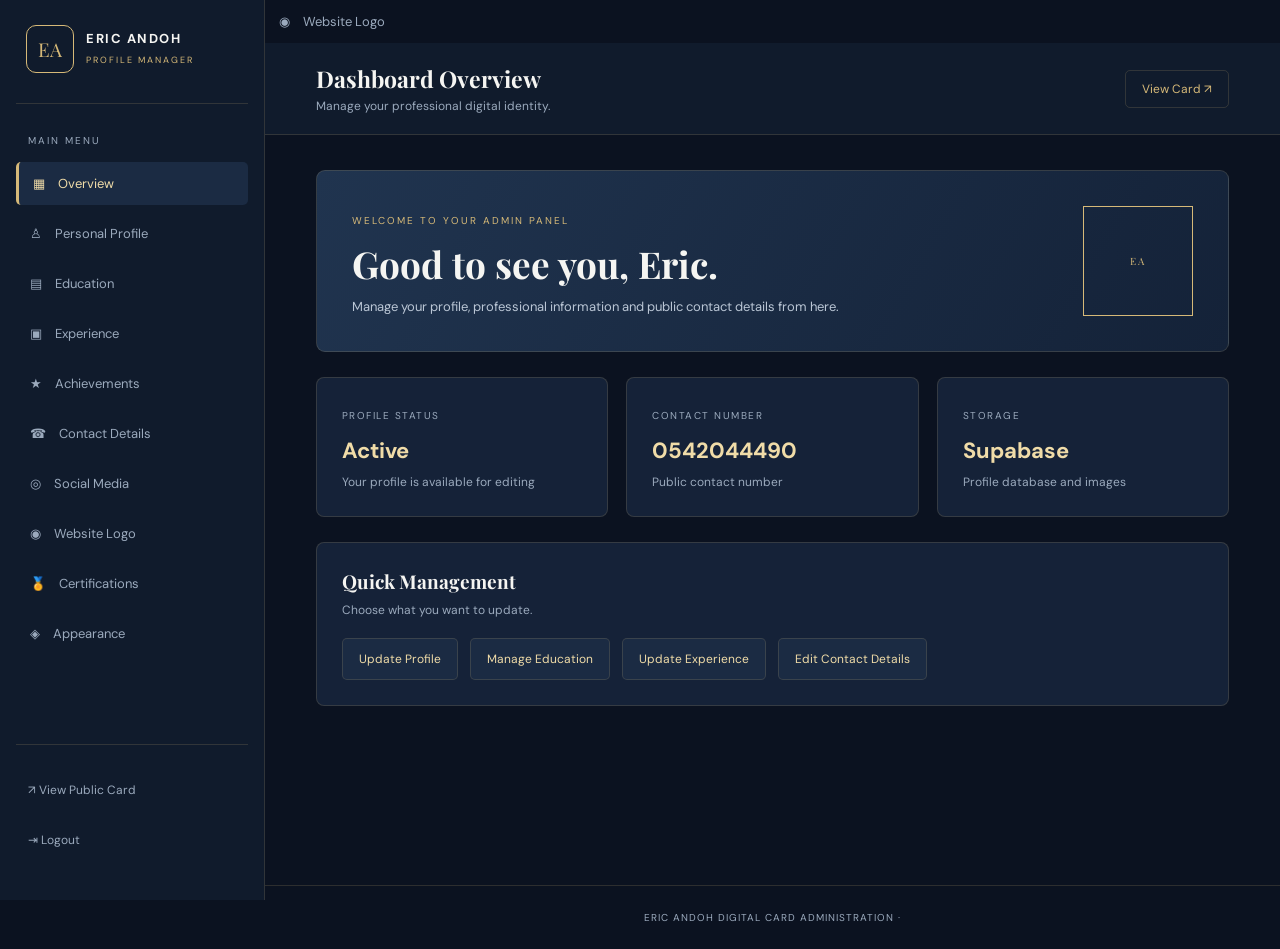
==== commit 0ff51eae: "Update dashboard.html" ====
--- a/admin/dashboard.html
+++ b/admin/dashboard.html
@@ -40,6 +40,9 @@
     <button class="nav-link" data-section="logo">
         ◉ <span>Website Logo</span>
     </button>
+    <button class="nav-link" data-section="certifications">
+    🏅 <span>Certifications</span>
+</button>
 
     <button class="nav-link" data-section="appearance">◈ <span>Appearance</span></button>
 </nav>
@@ -251,6 +254,116 @@
 
         <div id="educationAdminList" class="education-admin-list">
             <p class="empty-state">Loading qualifications...</p>
+        </div>
+    </div>
+
+</section>
+
+
+<!-- CERTIFICATIONS MANAGEMENT -->
+<section class="admin-section" id="certifications">
+
+    <div class="section-intro">
+        <h2>Certifications & Professional Training</h2>
+        <p>Manage your professional qualifications, certificates and completed training programmes.</p>
+    </div>
+
+    <!-- ADD / EDIT CERTIFICATION -->
+    <div class="panel">
+        <h3 id="certificationFormTitle">Add Certification</h3>
+
+        <form id="certificationForm">
+            <input type="hidden" id="certificationId">
+
+            <div class="form-grid">
+
+                <div class="form-group">
+                    <label for="certificationName">Certification Name *</label>
+                    <input type="text" id="certificationName"
+                        placeholder="e.g. Diploma in Cybersecurity" required>
+                </div>
+
+                <div class="form-group">
+                    <label for="certificationIssuer">Issuing Institution *</label>
+                    <input type="text" id="certificationIssuer"
+                        placeholder="e.g. Ghana Communication Technology University" required>
+                </div>
+
+                <div class="form-group">
+                    <label for="certificationIssueDate">Date Issued</label>
+                    <input type="date" id="certificationIssueDate">
+                </div>
+
+                <div class="form-group">
+                    <label for="certificationExpiryDate">Expiry Date</label>
+                    <input type="date" id="certificationExpiryDate">
+                </div>
+
+                <div class="form-group">
+                    <label for="certificationCredentialId">Credential ID</label>
+                    <input type="text" id="certificationCredentialId"
+                        placeholder="Optional credential ID">
+                </div>
+
+                <div class="form-group">
+                    <label for="certificationVerifyUrl">Verification URL</label>
+                    <input type="url" id="certificationVerifyUrl"
+                        placeholder="Official verification webpage (optional)">
+                </div>
+
+                <div class="form-group full">
+                    <label for="certificationDescription">Description</label>
+                    <textarea id="certificationDescription" rows="4"
+                        placeholder="Describe the qualification, skills or training completed..."></textarea>
+                </div>
+
+                <div class="form-group full">
+                    <label for="certificationFile">Private Certificate Document</label>
+                    <input type="file" id="certificationFile"
+                        accept=".pdf,image/png,image/jpeg,image/webp">
+
+                    <small>
+                        Private document storage. Only authorized administrators
+                        can access uploaded certificates. Maximum file size: 5MB.
+                    </small>
+                </div>
+
+                <div class="form-group full">
+                    <label>Document Status</label>
+                    <div id="certificationFilePreview" class="certificate-file-preview">
+                        No certificate selected.
+                    </div>
+                </div>
+
+            </div>
+
+            <div class="education-actions">
+                <button type="submit" class="primary-button"
+                    id="certificationSaveButton">
+                    Add Certification
+                </button>
+
+                <button type="button" class="cancel-button"
+                    id="cancelCertification" hidden>
+                    Cancel Edit
+                </button>
+            </div>
+        </form>
+    </div>
+
+    <!-- SAVED CERTIFICATIONS -->
+    <div class="panel">
+        <div class="panel-heading">
+            <div>
+                <h3>My Certifications</h3>
+                <p>Manage your saved professional credentials and private documents.</p>
+            </div>
+
+            <span class="record-count" id="certificationCount">0 Records</span>
+        </div>
+
+        <div id="certificationAdminList">
+            <p class="empty-state">No certifications added yet.</p>
         </div>
     </div>
 
@@ -606,16 +719,101 @@
         </form>
     </div>
 
-    <div class="panel">
-        <h3>Current Theme</h3>
-        <p>Your digital card uses the professional blue-black and gold theme.</p>
-
-        <div class="theme-preview">
-            <span></span>
-            <span></span>
-            <span></span>
-        </div>
-    </div>
+   
+<div class="panel theme-customization-panel">
+    <div class="panel-heading">
+        <div>
+            <h3>Theme Customization</h3>
+            <p>Personalize the appearance of your admin dashboard and public digital card.</p>
+        </div>
+    </div>
+
+    <form id="themeForm">
+
+        <div class="form-group">
+            <label for="themePreset">Choose Theme Preset</label>
+            <select id="themePreset">
+                <option value="navy-gold">Navy & Gold</option>
+                <option value="midnight-blue">Midnight Blue</option>
+                <option value="white-navy">White & Navy</option>
+                <option value="forest-gold">Forest & Gold</option>
+                <option value="custom">Custom Theme</option>
+            </select>
+        </div>
+
+        <div class="form-group">
+            <label for="themeMode">Display Mode</label>
+            <select id="themeMode">
+                <option value="dark">Dark Mode</option>
+                <option value="light">Light Mode</option>
+            </select>
+        </div>
+
+        <h4>Customize Your Colours</h4>
+
+        <div class="form-grid">
+
+            <div class="form-group">
+                <label for="themePrimary">Primary Colour</label>
+                <input type="color" id="themePrimary" value="#172438">
+            </div>
+
+            <div class="form-group">
+                <label for="themeSecondary">Secondary Colour</label>
+                <input type="color" id="themeSecondary" value="#D6B978">
+            </div>
+
+            <div class="form-group">
+                <label for="themeBackground">Background Colour</label>
+                <input type="color" id="themeBackground" value="#0F172A">
+            </div>
+
+            <div class="form-group">
+                <label for="themeSurface">Card / Panel Colour</label>
+                <input type="color" id="themeSurface" value="#172438">
+            </div>
+
+            <div class="form-group">
+                <label for="themeText">Text Colour</label>
+                <input type="color" id="themeText" value="#F8FAFC">
+            </div>
+
+            <div class="form-group">
+                <label for="themeAccent">Accent Colour</label>
+                <input type="color" id="themeAccent" value="#D6B978">
+            </div>
+
+        </div>
+
+        <div class="theme-live-preview">
+            <h4>Live Theme Preview</h4>
+
+            <div class="theme-preview-card">
+                <div class="theme-preview-header">
+                    <span>EA</span>
+                    <strong>ERIC ANDOH</strong>
+                </div>
+
+                <h3>Professional Digital Identity</h3>
+                <p>Youth Leader | IT Professional | Entrepreneur</p>
+
+                <button type="button">Contact Me</button>
+            </div>
+        </div>
+
+        <div class="education-actions">
+            <button type="submit" class="primary-button" id="saveTheme">
+                Save Theme
+            </button>
+
+            <button type="button" class="cancel-button" id="resetTheme">
+                Reset Theme
+            </button>
+        </div>
+
+    </form>
+</div>
+
 
 </section>
 
--- a/admin/admin.css
+++ b/admin/admin.css
@@ -823,3 +823,177 @@
 .welcome-logo span[hidden] {
     display: none !important;
 }
+
+/* =========================================
+   THEME CUSTOMIZATION
+========================================= */
+
+.theme-customization-panel {
+    padding: 28px;
+}
+
+.theme-customization-panel .panel-heading {
+    margin-bottom: 25px;
+}
+
+.theme-customization-panel h4 {
+    color: var(--theme-text, #F8FAFC);
+    margin: 28px 0 16px;
+    font-size: 16px;
+}
+
+/* Theme form controls */
+
+#themeForm .form-group {
+    margin-bottom: 22px;
+}
+
+#themeForm label {
+    display: block;
+    margin-bottom: 9px;
+    font-weight: 600;
+}
+
+#themeForm select {
+    width: 100%;
+    min-height: 46px;
+    padding: 11px 14px;
+    border: 1px solid rgba(255, 255, 255, 0.14);
+    border-radius: 8px;
+    background: #111D30;
+    color: #F8FAFC;
+    font: inherit;
+    outline: none;
+}
+
+#themeForm select:focus {
+    border-color: #D6B978;
+}
+
+/* Colour selection grid */
+
+#themeForm .form-grid {
+    display: grid;
+    grid-template-columns: repeat(3, minmax(0, 1fr));
+    gap: 20px;
+}
+
+#themeForm input[type="color"] {
+    display: block;
+    width: 100%;
+    height: 52px;
+    padding: 5px;
+    border: 1px solid rgba(255, 255, 255, 0.15);
+    border-radius: 9px;
+    background: #111D30;
+    cursor: pointer;
+}
+
+#themeForm input[type="color"]::-webkit-color-swatch-wrapper {
+    padding: 3px;
+}
+
+#themeForm input[type="color"]::-webkit-color-swatch {
+    border: none;
+    border-radius: 5px;
+}
+
+/* Live theme preview */
+
+.theme-live-preview {
+    margin-top: 30px;
+}
+
+.theme-live-preview > h4 {
+    margin-bottom: 14px;
+}
+
+.theme-preview-card {
+    padding: 25px;
+    border-radius: 12px;
+    background: var(--theme-background, #0F172A);
+    color: var(--theme-text, #F8FAFC);
+    border: 1px solid var(--theme-secondary, #D6B978);
+    transition: background 0.25s ease, color 0.25s ease;
+}
+
+.theme-preview-header {
+    display: flex;
+    align-items: center;
+    gap: 12px;
+    margin-bottom: 28px;
+}
+
+.theme-preview-header span {
+    width: 42px;
+    height: 42px;
+    display: flex;
+    align-items: center;
+    justify-content: center;
+    border-radius: 8px;
+    background: var(--theme-primary, #172438);
+    color: var(--theme-secondary, #D6B978);
+    font-weight: 700;
+}
+
+.theme-preview-header strong {
+    letter-spacing: 1px;
+}
+
+.theme-preview-card h3 {
+    margin-bottom: 10px;
+    color: var(--theme-secondary, #D6B978);
+}
+
+.theme-preview-card p {
+    color: var(--theme-text, #F8FAFC);
+    opacity: 0.8;
+    line-height: 1.6;
+}
+
+.theme-preview-card button {
+    margin-top: 20px;
+    padding: 12px 24px;
+    border: none;
+    border-radius: 7px;
+    background: var(--theme-accent, #D6B978);
+    color: #172438;
+    font-weight: 700;
+    cursor: default;
+}
+
+/* Theme action buttons */
+
+#themeForm .education-actions {
+    display: flex;
+    gap: 12px;
+    margin-top: 25px;
+    flex-wrap: wrap;
+}
+
+/* Mobile responsiveness */
+
+@media (max-width: 700px) {
+    .theme-customization-panel {
+        padding: 18px;
+    }
+
+    #themeForm .form-grid {
+        grid-template-columns: repeat(2, minmax(0, 1fr));
+        gap: 14px;
+    }
+
+    .theme-preview-card {
+        padding: 18px;
+    }
+}
+
+@media (max-width: 400px) {
+    #themeForm .form-grid {
+        grid-template-columns: 1fr;
+    }
+
+    #themeForm .education-actions button {
+        width: 100%;
+    }
+}
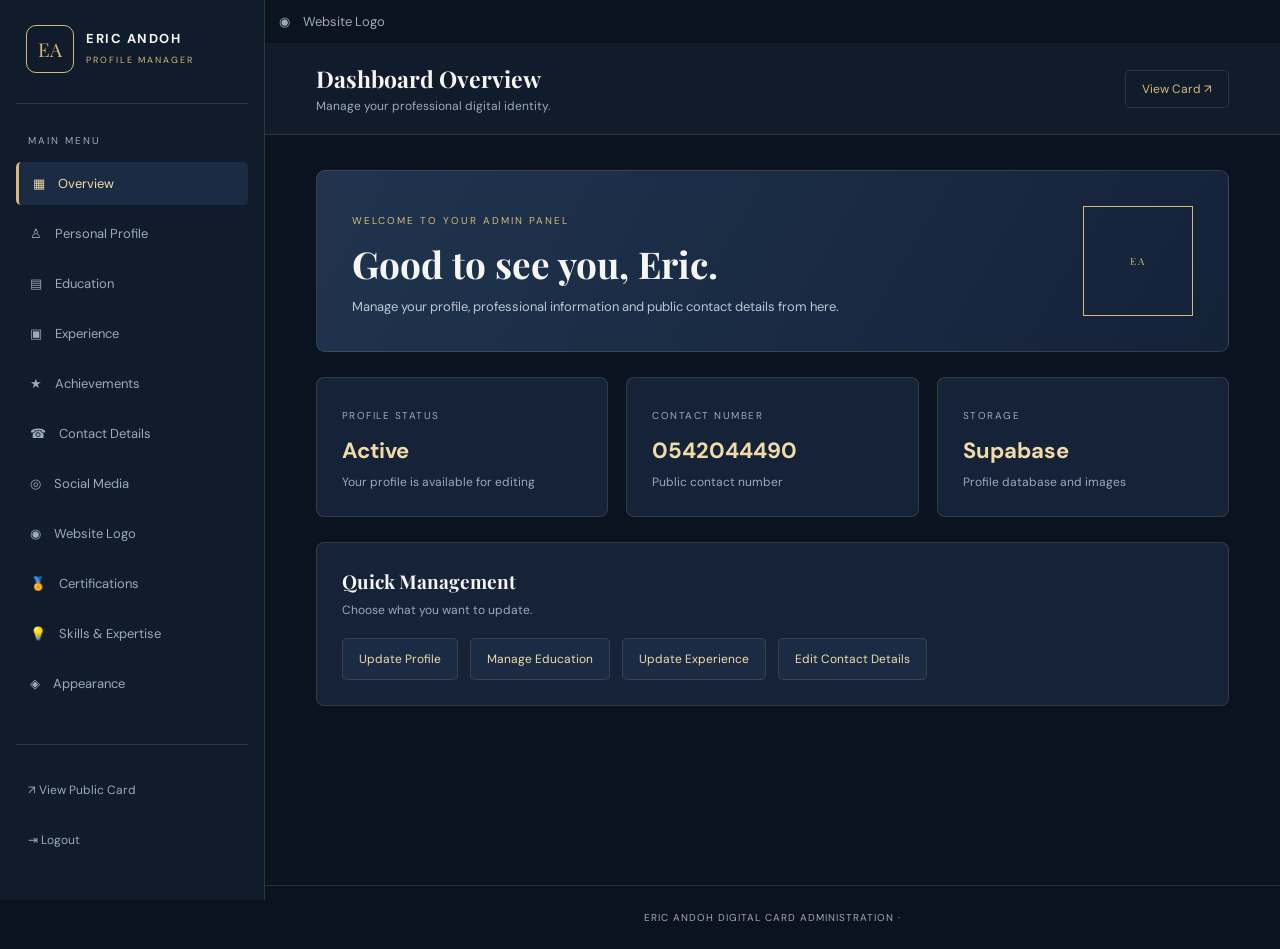
==== commit fcbc9ac1: "Update dashboard.html" ====
--- a/admin/dashboard.html
+++ b/admin/dashboard.html
@@ -42,6 +42,9 @@
     </button>
     <button class="nav-link" data-section="certifications">
     🏅 <span>Certifications</span>
+</button>
+<button class="nav-link" data-section="skills">
+    💡 <span>Skills & Expertise</span>
 </button>
 
     <button class="nav-link" data-section="appearance">◈ <span>Appearance</span></button>
@@ -369,6 +372,85 @@
 
 </section>
 
+<!-- SKILLS MANAGEMENT -->
+<section class="admin-section" id="skills">
+
+    <div class="section-header">
+        <div>
+            <h2>Skills & Expertise</h2>
+            <p>Manage the skills displayed on your public profile.</p>
+        </div>
+    </div>
+
+    <div class="admin-card">
+        <form id="skillForm">
+
+            <input type="hidden" id="skillIndex">
+
+            <div class="form-group">
+                <label for="skillName">Skill Name</label>
+                <input
+                    type="text"
+                    id="skillName"
+                    placeholder="e.g. Web Development"
+                    required
+                >
+            </div>
+
+            <div class="form-group">
+                <label for="skillCategory">Skill Category</label>
+                <select id="skillCategory" required>
+                    <option value="">Select category</option>
+                    <option value="Technical Skills">Technical Skills</option>
+                    <option value="Professional Skills">Professional Skills</option>
+                    <option value="Leadership Skills">Leadership Skills</option>
+                    <option value="Creative Skills">Creative Skills</option>
+                </select>
+            </div>
+
+            <div class="form-group">
+                <label for="skillLevel">Proficiency Level</label>
+                <select id="skillLevel" required>
+                    <option value="">Select proficiency</option>
+                    <option value="Beginner">Beginner</option>
+                    <option value="Intermediate">Intermediate</option>
+                    <option value="Advanced">Advanced</option>
+                    <option value="Expert">Expert</option>
+                </select>
+            </div>
+
+            <div class="form-group">
+                <label for="skillDescription">Description (Optional)</label>
+                <textarea
+                    id="skillDescription"
+                    placeholder="Briefly describe this skill..."
+                    rows="3"
+                ></textarea>
+            </div>
+
+            <div class="form-actions">
+                <button type="submit" id="skillSaveButton">
+                    Save Skill
+                </button>
+
+                <button type="button" id="cancelSkill">
+                    Cancel
+                </button>
+            </div>
+
+        </form>
+    </div>
+
+    <div class="admin-card">
+        <h3>My Skills</h3>
+        <p>Total Skills: <strong id="skillCount">0</strong></p>
+
+        <div id="skillAdminList">
+            <!-- Skills will appear here -->
+        </div>
+    </div>
+
+</section>
 
          
 <!-- EXPERIENCE MANAGEMENT -->
--- a/admin/admin.css
+++ b/admin/admin.css
@@ -997,3 +997,238 @@
         width: 100%;
     }
 }
+
+/* =========================================
+   ADMIN SKILLS & EXPERTISE
+========================================= */
+
+#skills .panel {
+    background: #111d2e;
+    border: 1px solid rgba(214, 185, 120, 0.18);
+    border-radius: 14px;
+    padding: 25px;
+    margin-bottom: 24px;
+}
+
+#skills h3 {
+    color: #f8fafc;
+    font-size: 21px;
+    margin-bottom: 8px;
+}
+
+#skills p {
+    color: #aab5c4;
+    font-size: 13px;
+}
+
+/* Skills form */
+
+#skillForm {
+    display: grid;
+    gap: 10px;
+    margin-top: 20px;
+}
+
+#skillForm label {
+    display: block;
+    color: #d6b978;
+    font-size: 12px;
+    font-weight: 600;
+    margin-bottom: 5px;
+}
+
+#skillForm input,
+#skillForm select,
+#skillForm textarea {
+    width: 100%;
+    box-sizing: border-box;
+    background: #0d1828;
+    color: #f8fafc;
+    border: 1px solid #29394e;
+    border-radius: 8px;
+    padding: 13px 14px;
+    font-family: inherit;
+    font-size: 13px;
+    outline: none;
+    transition: border-color 0.2s, box-shadow 0.2s;
+}
+
+#skillForm select {
+    cursor: pointer;
+    color-scheme: dark;
+}
+
+#skillForm select option {
+    background: #111d2e;
+    color: #f8fafc;
+}
+
+#skillForm textarea {
+    min-height: 105px;
+    resize: vertical;
+}
+
+#skillForm input:focus,
+#skillForm select:focus,
+#skillForm textarea:focus {
+    border-color: #d6b978;
+    box-shadow: 0 0 0 3px rgba(214, 185, 120, 0.10);
+}
+
+/* Form buttons */
+
+#skillSaveButton,
+#cancelSkill {
+    border-radius: 7px;
+    padding: 11px 20px;
+    font-size: 13px;
+    font-weight: 600;
+    cursor: pointer;
+    transition: 0.2s ease;
+}
+
+#skillSaveButton {
+    background: #d6b978;
+    color: #101827;
+    border: 1px solid #d6b978;
+}
+
+#skillSaveButton:hover {
+    background: #ead39d;
+}
+
+#cancelSkill {
+    background: transparent;
+    color: #cbd5e1;
+    border: 1px solid #46546a;
+}
+
+#cancelSkill:hover {
+    border-color: #d6b978;
+    color: #d6b978;
+}
+
+/* Skills list */
+
+#skillAdminList {
+    display: grid;
+    gap: 14px;
+    margin-top: 20px;
+}
+
+#skillAdminList .skill-admin-record {
+    display: flex;
+    justify-content: space-between;
+    align-items: center;
+    gap: 20px;
+    padding: 20px;
+    background: #111d2e;
+    border: 1px solid #29394e;
+    border-radius: 12px;
+    transition: border-color 0.2s, transform 0.2s;
+}
+
+#skillAdminList .skill-admin-record:hover {
+    border-color: #d6b978;
+    transform: translateY(-2px);
+}
+
+#skillAdminList .skill-admin-info h4 {
+    color: #f8fafc;
+    font-size: 15px;
+    margin: 0 0 7px;
+}
+
+#skillAdminList .skill-admin-info span {
+    display: inline-block;
+    color: #d6b978;
+    font-size: 12px;
+    margin-bottom: 6px;
+}
+
+#skillAdminList .skill-admin-info p {
+    color: #cbd5e1;
+    margin: 4px 0;
+}
+
+#skillAdminList .skill-admin-info small {
+    display: block;
+    color: #94a3b8;
+    margin-top: 8px;
+    line-height: 1.6;
+}
+
+/* Edit and delete buttons */
+
+#skillAdminList .record-buttons {
+    display: flex;
+    gap: 8px;
+    flex-shrink: 0;
+}
+
+#skillAdminList .record-buttons button {
+    padding: 9px 15px;
+    border-radius: 7px;
+    background: transparent;
+    color: #d6b978;
+    border: 1px solid #46546a;
+    font-size: 12px;
+    cursor: pointer;
+    transition: 0.2s ease;
+}
+
+#skillAdminList .record-buttons button:hover {
+    background: #d6b978;
+    color: #101827;
+    border-color: #d6b978;
+}
+
+#skillAdminList .record-buttons .delete-button {
+    color: #f28b8b;
+    border-color: rgba(242, 139, 139, 0.35);
+}
+
+#skillAdminList .record-buttons .delete-button:hover {
+    background: #a83232;
+    color: #fff;
+    border-color: #a83232;
+}
+
+/* Empty state */
+
+#skillAdminList .empty-state {
+    padding: 25px;
+    text-align: center;
+    background: #111d2e;
+    border: 1px dashed #46546a;
+    border-radius: 10px;
+    color: #94a3b8;
+}
+
+/* Mobile responsiveness */
+
+@media (max-width: 600px) {
+    #skills .panel {
+        padding: 17px;
+    }
+
+    #skillAdminList .skill-admin-record {
+        flex-direction: column;
+        align-items: stretch;
+        gap: 15px;
+    }
+
+    #skillAdminList .record-buttons {
+        width: 100%;
+    }
+
+    #skillAdminList .record-buttons button {
+        flex: 1;
+    }
+
+    #skillForm input,
+    #skillForm select,
+    #skillForm textarea {
+        font-size: 14px;
+    }
+}
